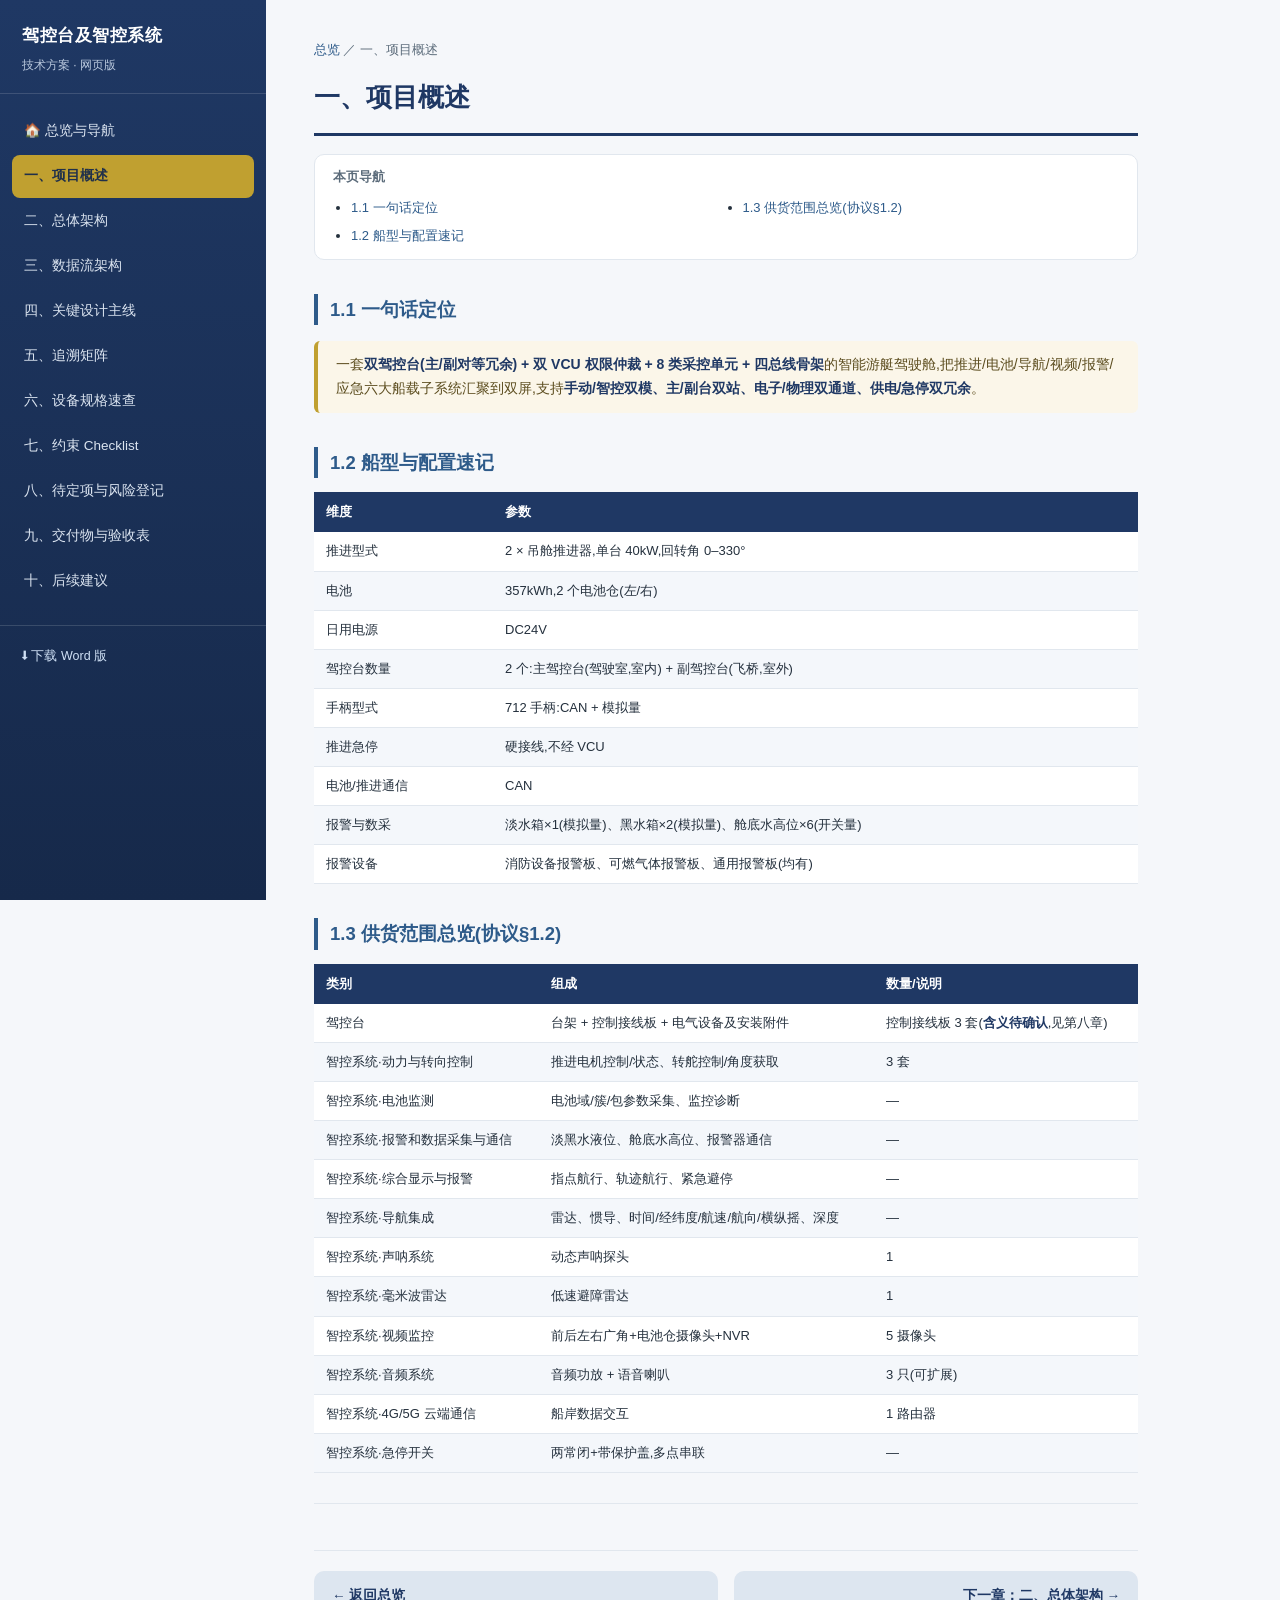
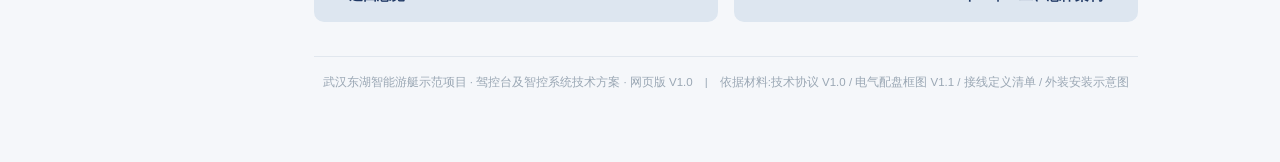
==== projects/武汉东湖智能游艇示范项目/web/01-项目概述.html @ 1c014252 "docs(projects): 新增驾控台及智控系统技术方案网页版(多页面) 把技术方案渲染成 11 页静态网站：总览导航页(含按团队快速导航卡片)+ 十个章节独立页面，左侧固定目录、页内小目录、上下" ====
<!DOCTYPE html>
<html lang="zh-CN">
<head>
<meta charset="UTF-8">
<meta name="viewport" content="width=device-width, initial-scale=1.0">
<title>一、项目概述 · 驾控台及智控系统技术方案</title>
<link rel="stylesheet" href="assets/style.css">
</head>
<body>
<input type="checkbox" id="nav-toggle" class="nav-toggle-checkbox">
<label for="nav-toggle" class="nav-toggle-btn" aria-label="打开导航">☰ 目录</label>

<aside class="sidebar">
  <div class="brand">
    <div class="brand-title">驾控台及智控系统</div>
    <div class="brand-sub">技术方案 · 网页版</div>
  </div>
  <nav class="chapter-nav">
    <a class="nav-link " href="index.html">🏠 总览与导航</a>
    <a class="nav-link active" href="01-项目概述.html">一、项目概述</a>
    <a class="nav-link " href="02-总体架构.html">二、总体架构</a>
    <a class="nav-link " href="03-数据流架构.html">三、数据流架构</a>
    <a class="nav-link " href="04-关键设计主线.html">四、关键设计主线</a>
    <a class="nav-link " href="05-追溯矩阵.html">五、追溯矩阵</a>
    <a class="nav-link " href="06-设备规格速查.html">六、设备规格速查</a>
    <a class="nav-link " href="07-约束checklist.html">七、约束 Checklist</a>
    <a class="nav-link " href="08-待定项与风险.html">八、待定项与风险登记</a>
    <a class="nav-link " href="09-交付物与验收.html">九、交付物与验收表</a>
    <a class="nav-link " href="10-后续建议.html">十、后续建议</a>
  </nav>
  <div class="sidebar-footer">
    <a href="../驾控台及智控系统-技术方案.docx">⬇ 下载 Word 版</a>
  </div>
</aside>

<main class="content">
  <div class="breadcrumb"><a href="index.html">总览</a> ／ <span>一、项目概述</span></div>
  <h1 class="chapter-h1">一、项目概述</h1><nav class="mini-toc"><div class="mini-toc-title">本页导航</div><ul><li><a href="#sec-1">1.1 一句话定位</a></li><li><a href="#sec-2">1.2 船型与配置速记</a></li><li><a href="#sec-3">1.3 供货范围总览(协议§1.2)</a></li></ul></nav><h2 id="sec-1">1.1 一句话定位</h2>
<blockquote class="callout">一套<strong>双驾控台(主/副对等冗余) + 双 VCU 权限仲裁 + 8 类采控单元 + 四总线骨架</strong>的智能游艇驾驶舱,把推进/电池/导航/视频/报警/应急六大船载子系统汇聚到双屏,支持<strong>手动/智控双模、主/副台双站、电子/物理双通道、供电/急停双冗余</strong>。</blockquote>
<h2 id="sec-2">1.2 船型与配置速记</h2>
<div class="table-wrap"><table>
<thead><tr><th>维度</th><th>参数</th></tr></thead>
<tbody>
<tr><td>推进型式</td><td>2 × 吊舱推进器,单台 40kW,回转角 0–330°</td></tr>
<tr><td>电池</td><td>357kWh,2 个电池仓(左/右)</td></tr>
<tr><td>日用电源</td><td>DC24V</td></tr>
<tr><td>驾控台数量</td><td>2 个:主驾控台(驾驶室,室内) + 副驾控台(飞桥,室外)</td></tr>
<tr><td>手柄型式</td><td>712 手柄:CAN + 模拟量</td></tr>
<tr><td>推进急停</td><td>硬接线,不经 VCU</td></tr>
<tr><td>电池/推进通信</td><td>CAN</td></tr>
<tr><td>报警与数采</td><td>淡水箱×1(模拟量)、黑水箱×2(模拟量)、舱底水高位×6(开关量)</td></tr>
<tr><td>报警设备</td><td>消防设备报警板、可燃气体报警板、通用报警板(均有)</td></tr>
</tbody></table></div>
<h2 id="sec-3">1.3 供货范围总览(协议§1.2)</h2>
<div class="table-wrap"><table>
<thead><tr><th>类别</th><th>组成</th><th>数量/说明</th></tr></thead>
<tbody>
<tr><td>驾控台</td><td>台架 + 控制接线板 + 电气设备及安装附件</td><td>控制接线板 3 套(<strong>含义待确认</strong>,见第八章)</td></tr>
<tr><td>智控系统·动力与转向控制</td><td>推进电机控制/状态、转舵控制/角度获取</td><td>3 套</td></tr>
<tr><td>智控系统·电池监测</td><td>电池域/簇/包参数采集、监控诊断</td><td>—</td></tr>
<tr><td>智控系统·报警和数据采集与通信</td><td>淡黑水液位、舱底水高位、报警器通信</td><td>—</td></tr>
<tr><td>智控系统·综合显示与报警</td><td>指点航行、轨迹航行、紧急避停</td><td>—</td></tr>
<tr><td>智控系统·导航集成</td><td>雷达、惯导、时间/经纬度/航速/航向/横纵摇、深度</td><td>—</td></tr>
<tr><td>智控系统·声呐系统</td><td>动态声呐探头</td><td>1</td></tr>
<tr><td>智控系统·毫米波雷达</td><td>低速避障雷达</td><td>1</td></tr>
<tr><td>智控系统·视频监控</td><td>前后左右广角+电池仓摄像头+NVR</td><td>5 摄像头</td></tr>
<tr><td>智控系统·音频系统</td><td>音频功放 + 语音喇叭</td><td>3 只(可扩展)</td></tr>
<tr><td>智控系统·4G/5G 云端通信</td><td>船岸数据交互</td><td>1 路由器</td></tr>
<tr><td>智控系统·急停开关</td><td>两常闭+带保护盖,多点串联</td><td>—</td></tr>
</tbody></table></div>
<hr class="divider">
  <div class="prevnext">
<a class="pn-btn pn-prev" href="index.html">← 返回总览</a>
<a class="pn-btn pn-next" href="02-总体架构.html">下一章：二、总体架构 →</a>
</div>
  <footer class="page-footer">
    武汉东湖智能游艇示范项目 · 驾控台及智控系统技术方案 · 网页版 V1.0　|　依据材料:技术协议 V1.0 / 电气配盘框图 V1.1 / 接线定义清单 / 外装安装示意图
  </footer>
</main>
</body>
</html>
---- projects/武汉东湖智能游艇示范项目/web/assets/style.css ----
:root{
  --navy:#1F3864;
  --steel:#2E5B8A;
  --light-fill:#DDE6F0;
  --bg:#F5F7FA;
  --card-bg:#FFFFFF;
  --text:#24303D;
  --muted:#5B6B7A;
  --border:#E1E7EE;
  --gold:#C0A030;
  --sidebar-w:266px;
  --safe:#C0392B;
}

*{box-sizing:border-box;}
html,body{margin:0;padding:0;}
body{
  font-family:"PingFang SC","Microsoft YaHei","Noto Sans CJK SC","Helvetica Neue",Arial,sans-serif;
  background:var(--bg);
  color:var(--text);
  line-height:1.7;
  font-size:15px;
}

/* ---------- 侧边栏 ---------- */
.sidebar{
  position:fixed;
  top:0; left:0; bottom:0;
  width:var(--sidebar-w);
  background:linear-gradient(180deg,var(--navy) 0%, #16294a 100%);
  color:#fff;
  overflow-y:auto;
  padding:22px 0 16px;
  z-index:20;
}
.brand{padding:0 22px 18px; border-bottom:1px solid rgba(255,255,255,0.14); margin-bottom:10px;}
.brand-title{font-size:17px; font-weight:700; letter-spacing:.5px;}
.brand-sub{font-size:12px; color:#b9c8dd; margin-top:4px;}
.chapter-nav{display:flex; flex-direction:column; padding:6px 12px;}
.nav-link{
  display:block;
  color:#dbe4f0;
  text-decoration:none;
  padding:10px 12px;
  border-radius:8px;
  font-size:13.5px;
  margin-bottom:2px;
  transition:background .15s ease;
}
.nav-link:hover{background:rgba(255,255,255,0.10); color:#fff;}
.nav-link.active{background:var(--gold); color:#20304a; font-weight:700;}
.sidebar-footer{padding:16px 22px 0; margin-top:14px; border-top:1px solid rgba(255,255,255,0.14);}
.sidebar-footer a{color:#cfe0f5; font-size:12.5px; text-decoration:none;}
.sidebar-footer a:hover{text-decoration:underline;}

.nav-toggle-checkbox{display:none;}
.nav-toggle-btn{
  display:none;
  position:fixed; top:12px; left:12px; z-index:30;
  background:var(--navy); color:#fff;
  padding:8px 14px; border-radius:8px; font-size:13px;
  cursor:pointer;
}

/* ---------- 主内容 ---------- */
.content{
  margin-left:var(--sidebar-w);
  max-width:920px;
  padding:40px 48px 70px;
}
.breadcrumb{font-size:12.5px; color:var(--muted); margin-bottom:14px;}
.breadcrumb a{color:var(--steel); text-decoration:none;}
.breadcrumb a:hover{text-decoration:underline;}

.chapter-h1{
  font-size:26px;
  color:var(--navy);
  margin:0 0 18px;
  padding-bottom:14px;
  border-bottom:3px solid var(--navy);
}

h2{
  font-size:18.5px;
  color:var(--steel);
  margin:34px 0 12px;
  padding-left:12px;
  border-left:4px solid var(--steel);
}

p{margin:0 0 12px; text-align:justify; color:var(--text);}
strong{color:var(--navy);}
code{
  background:#F0EAFB; color:#6A2FBF;
  padding:1px 6px; border-radius:4px;
  font-size:.92em; font-family:Consolas,Menlo,monospace;
}

.mini-toc{
  background:var(--card-bg);
  border:1px solid var(--border);
  border-radius:10px;
  padding:12px 18px;
  margin:18px 0 26px;
}
.mini-toc-title{font-size:12.5px; color:var(--muted); font-weight:700; margin-bottom:8px;}
.mini-toc ul{margin:0; padding-left:18px; columns:2; -webkit-columns:2;}
.mini-toc li{font-size:13px; margin-bottom:6px;}
.mini-toc a{color:var(--steel); text-decoration:none;}
.mini-toc a:hover{text-decoration:underline;}

blockquote.callout{
  margin:16px 0;
  padding:12px 18px;
  background:#FBF6E9;
  border-left:4px solid var(--gold);
  border-radius:6px;
  color:#5c4d1f;
  font-size:14px;
}

.divider{border:none; border-top:1px solid var(--border); margin:30px 0;}

/* ---------- 表格 ---------- */
.table-wrap{overflow-x:auto; margin:14px 0 22px;}
table{
  width:100%;
  border-collapse:collapse;
  font-size:13px;
  background:var(--card-bg);
  box-shadow:0 1px 3px rgba(20,40,70,.06);
}
thead th{
  background:var(--navy);
  color:#fff;
  font-weight:600;
  padding:9px 12px;
  text-align:left;
  white-space:nowrap;
}
tbody td{
  padding:8px 12px;
  border-bottom:1px solid var(--border);
  vertical-align:top;
}
tbody tr:nth-child(even){background:#F4F7FB;}
tbody tr:hover{background:var(--light-fill);}

/* ---------- 图片 / 架构图 ---------- */
figure.diagram{
  margin:22px 0;
  text-align:center;
  background:var(--card-bg);
  border:1px solid var(--border);
  border-radius:12px;
  padding:18px;
}
figure.diagram img{
  max-width:100%;
  height:auto;
  border-radius:6px;
}
figure.diagram figcaption{
  margin-top:12px;
  font-size:13px;
  color:var(--steel);
  font-weight:700;
}

/* ---------- checklist ---------- */
ul.checklist{list-style:none; padding-left:4px; margin:8px 0 18px;}
ul.checklist li{
  display:flex; align-items:flex-start; gap:10px;
  padding:5px 0; font-size:14px;
}
ul.checklist .box{
  flex:0 0 16px; width:16px; height:16px; margin-top:3px;
  border:2px solid var(--steel); border-radius:4px;
  display:inline-block;
}

/* ---------- prev/next ---------- */
.prevnext{
  display:flex; justify-content:space-between; gap:16px;
  margin-top:46px; padding-top:20px; border-top:1px solid var(--border);
}
.pn-btn{
  flex:1;
  text-decoration:none;
  color:var(--navy);
  background:var(--light-fill);
  padding:14px 18px;
  border-radius:10px;
  font-size:13.5px;
  font-weight:600;
  transition:background .15s ease;
}
.pn-btn:hover{background:#c9d9ea;}
.pn-next{text-align:right;}

.page-footer{
  margin-top:34px; padding-top:16px; border-top:1px solid var(--border);
  font-size:11.5px; color:#9aa7b4; text-align:center;
}

/* ---------- 首页专属 ---------- */
.hero{
  background:linear-gradient(135deg,var(--navy),var(--steel));
  color:#fff;
  border-radius:16px;
  padding:38px 40px;
  margin-bottom:26px;
}
.hero-title{font-size:26px; font-weight:800; letter-spacing:.5px;}
.hero-sub{font-size:15px; color:#d7e3f2; margin-top:8px;}
.hero-quote{
  margin:20px 0 0; padding:14px 18px 14px 20px;
  background:rgba(255,255,255,.10);
  border-left:4px solid var(--gold);
  border-radius:8px;
  font-size:14px; line-height:1.8; color:#f2f6fb;
}
.hero-quote strong{color:#ffe9a8;}

.facts-grid{
  display:grid;
  grid-template-columns:repeat(auto-fit,minmax(260px,1fr));
  gap:12px;
  margin-bottom:36px;
}
.fact{
  background:var(--card-bg); border:1px solid var(--border); border-radius:10px;
  padding:12px 16px;
}
.fact-k{font-size:12px; color:var(--muted); font-weight:700; margin-bottom:4px;}
.fact-v{font-size:13.5px; color:var(--text);}

.section-block{margin-bottom:40px;}
.block-title{
  font-size:19px; color:var(--navy); margin:0 0 8px;
  padding-left:0; border-left:none;
}
.block-hint{color:var(--muted); font-size:13.5px; margin:0 0 16px;}

.team-grid{
  display:grid;
  grid-template-columns:repeat(auto-fit,minmax(250px,1fr));
  gap:16px;
}
.team-card{
  background:var(--card-bg); border:1px solid var(--border); border-radius:12px;
  padding:16px 18px;
}
.team-title{font-size:15px; font-weight:700; color:var(--navy); margin-bottom:4px;}
.team-desc{font-size:12.5px; color:var(--muted); margin-bottom:10px;}
.team-links{list-style:none; padding:0; margin:0;}
.team-links li{margin-bottom:6px;}
.team-links a{
  font-size:13px; color:var(--steel); text-decoration:none;
  display:inline-block; padding:4px 0;
}
.team-links a:hover{text-decoration:underline;}

.chapter-grid{
  display:grid;
  grid-template-columns:repeat(auto-fit,minmax(260px,1fr));
  gap:16px;
}
.chapter-card{
  display:block; text-decoration:none;
  background:var(--card-bg); border:1px solid var(--border); border-radius:12px;
  padding:18px 20px;
  transition:transform .15s ease, box-shadow .15s ease, border-color .15s ease;
}
.chapter-card:hover{
  transform:translateY(-2px);
  box-shadow:0 8px 20px rgba(20,40,70,.10);
  border-color:var(--steel);
}
.card-title{font-size:15.5px; font-weight:700; color:var(--navy); margin-bottom:6px;}
.card-desc{font-size:12.5px; color:var(--muted); min-height:34px;}
.card-arrow{font-size:12px; color:var(--steel); font-weight:700; margin-top:10px;}

/* ---------- 响应式 ---------- */
@media (max-width: 900px){
  .sidebar{
    transform:translateX(-100%);
    transition:transform .2s ease;
    width:78vw; max-width:300px;
    box-shadow:6px 0 24px rgba(0,0,0,.25);
  }
  .nav-toggle-checkbox:checked ~ .sidebar{transform:translateX(0);}
  .nav-toggle-btn{display:block;}
  .content{margin-left:0; padding:70px 20px 60px;}
  .mini-toc ul{columns:1;}
}
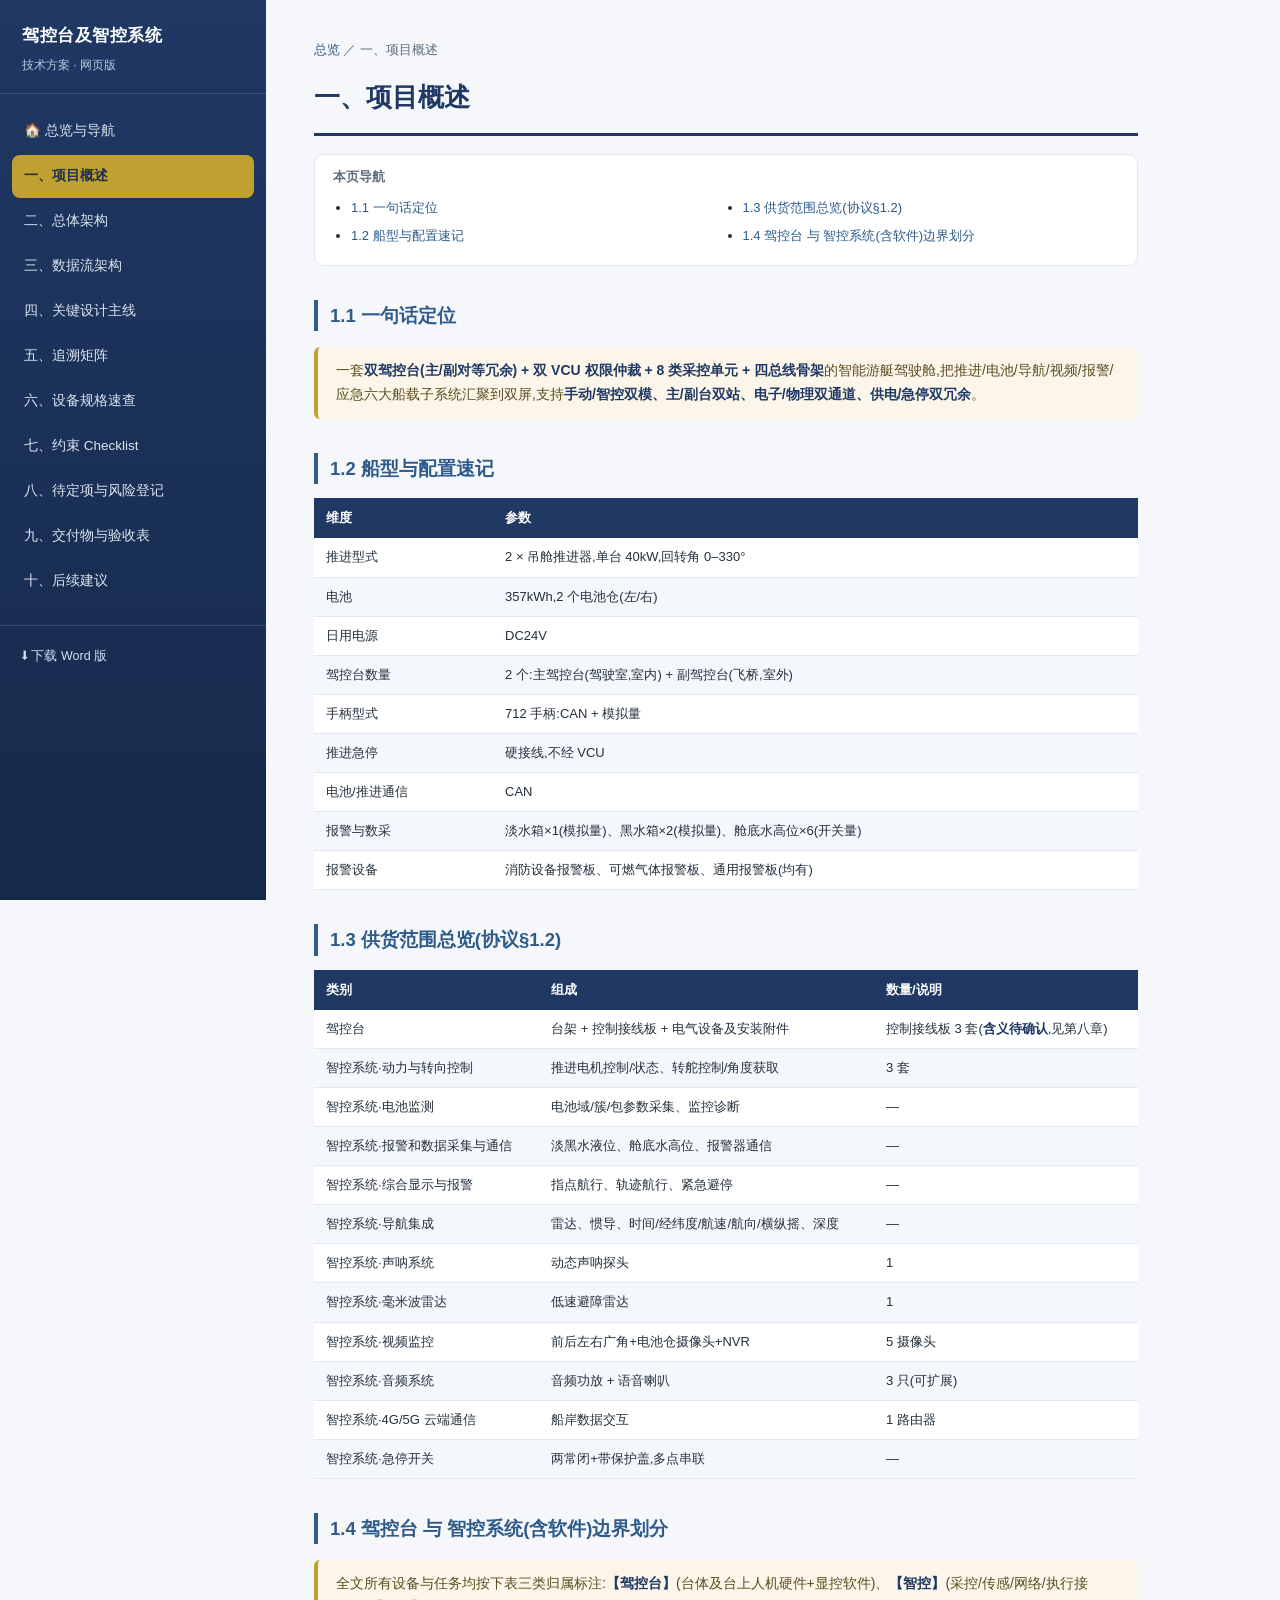
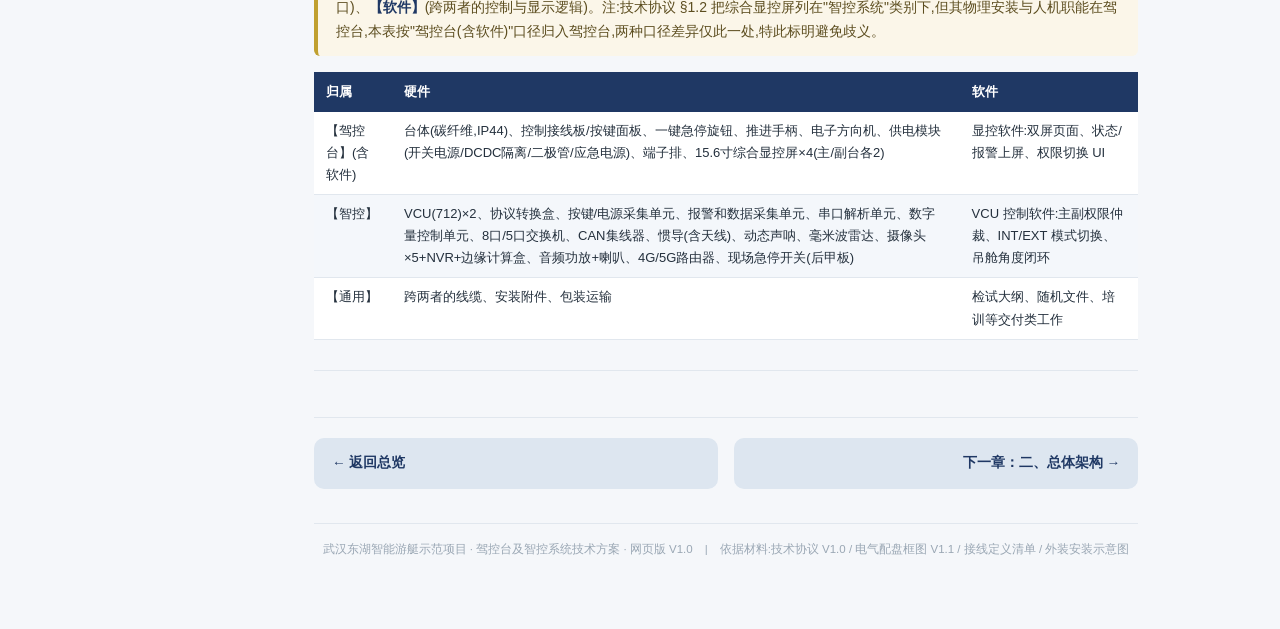
==== commit eb828829: "docs(projects): 三份材料增加智控/驾控台归属区分、澄清项着色、放大拓扑图 - V1/V2 新增 1.4「驾控台 与 智控系统(含软件)边界划分」表,设备规格   速查表增加"归属"列;" ====
--- a/projects/武汉东湖智能游艇示范项目/web/01-项目概述.html
+++ b/projects/武汉东湖智能游艇示范项目/web/01-项目概述.html
@@ -35,7 +35,7 @@
 
 <main class="content">
   <div class="breadcrumb"><a href="index.html">总览</a> ／ <span>一、项目概述</span></div>
-  <h1 class="chapter-h1">一、项目概述</h1><nav class="mini-toc"><div class="mini-toc-title">本页导航</div><ul><li><a href="#sec-1">1.1 一句话定位</a></li><li><a href="#sec-2">1.2 船型与配置速记</a></li><li><a href="#sec-3">1.3 供货范围总览(协议§1.2)</a></li></ul></nav><h2 id="sec-1">1.1 一句话定位</h2>
+  <h1 class="chapter-h1">一、项目概述</h1><nav class="mini-toc"><div class="mini-toc-title">本页导航</div><ul><li><a href="#sec-1">1.1 一句话定位</a></li><li><a href="#sec-2">1.2 船型与配置速记</a></li><li><a href="#sec-3">1.3 供货范围总览(协议§1.2)</a></li><li><a href="#sec-4">1.4 驾控台 与 智控系统(含软件)边界划分</a></li></ul></nav><h2 id="sec-1">1.1 一句话定位</h2>
 <blockquote class="callout">一套<strong>双驾控台(主/副对等冗余) + 双 VCU 权限仲裁 + 8 类采控单元 + 四总线骨架</strong>的智能游艇驾驶舱,把推进/电池/导航/视频/报警/应急六大船载子系统汇聚到双屏,支持<strong>手动/智控双模、主/副台双站、电子/物理双通道、供电/急停双冗余</strong>。</blockquote>
 <h2 id="sec-2">1.2 船型与配置速记</h2>
 <div class="table-wrap"><table>
@@ -68,6 +68,15 @@
 <tr><td>智控系统·4G/5G 云端通信</td><td>船岸数据交互</td><td>1 路由器</td></tr>
 <tr><td>智控系统·急停开关</td><td>两常闭+带保护盖,多点串联</td><td>—</td></tr>
 </tbody></table></div>
+<h2 id="sec-4">1.4 驾控台 与 智控系统(含软件)边界划分</h2>
+<blockquote class="callout">全文所有设备与任务均按下表三类归属标注:<strong>【驾控台】</strong>(台体及台上人机硬件+显控软件)、<strong>【智控】</strong>(采控/传感/网络/执行接口)、<strong>【软件】</strong>(跨两者的控制与显示逻辑)。注:技术协议 §1.2 把综合显控屏列在"智控系统"类别下,但其物理安装与人机职能在驾控台,本表按"驾控台(含软件)"口径归入驾控台,两种口径差异仅此一处,特此标明避免歧义。</blockquote>
+<div class="table-wrap"><table>
+<thead><tr><th>归属</th><th>硬件</th><th>软件</th></tr></thead>
+<tbody>
+<tr><td>【驾控台】(含软件)</td><td>台体(碳纤维,IP44)、控制接线板/按键面板、一键急停旋钮、推进手柄、电子方向机、供电模块(开关电源/DCDC隔离/二极管/应急电源)、端子排、15.6寸综合显控屏×4(主/副台各2)</td><td>显控软件:双屏页面、状态/报警上屏、权限切换 UI</td></tr>
+<tr><td>【智控】</td><td>VCU(712)×2、协议转换盒、按键/电源采集单元、报警和数据采集单元、串口解析单元、数字量控制单元、8口/5口交换机、CAN集线器、惯导(含天线)、动态声呐、毫米波雷达、摄像头×5+NVR+边缘计算盒、音频功放+喇叭、4G/5G路由器、现场急停开关(后甲板)</td><td>VCU 控制软件:主副权限仲裁、INT/EXT 模式切换、吊舱角度闭环</td></tr>
+<tr><td>【通用】</td><td>跨两者的线缆、安装附件、包装运输</td><td>检试大纲、随机文件、培训等交付类工作</td></tr>
+</tbody></table></div>
 <hr class="divider">
   <div class="prevnext">
 <a class="pn-btn pn-prev" href="index.html">← 返回总览</a>
